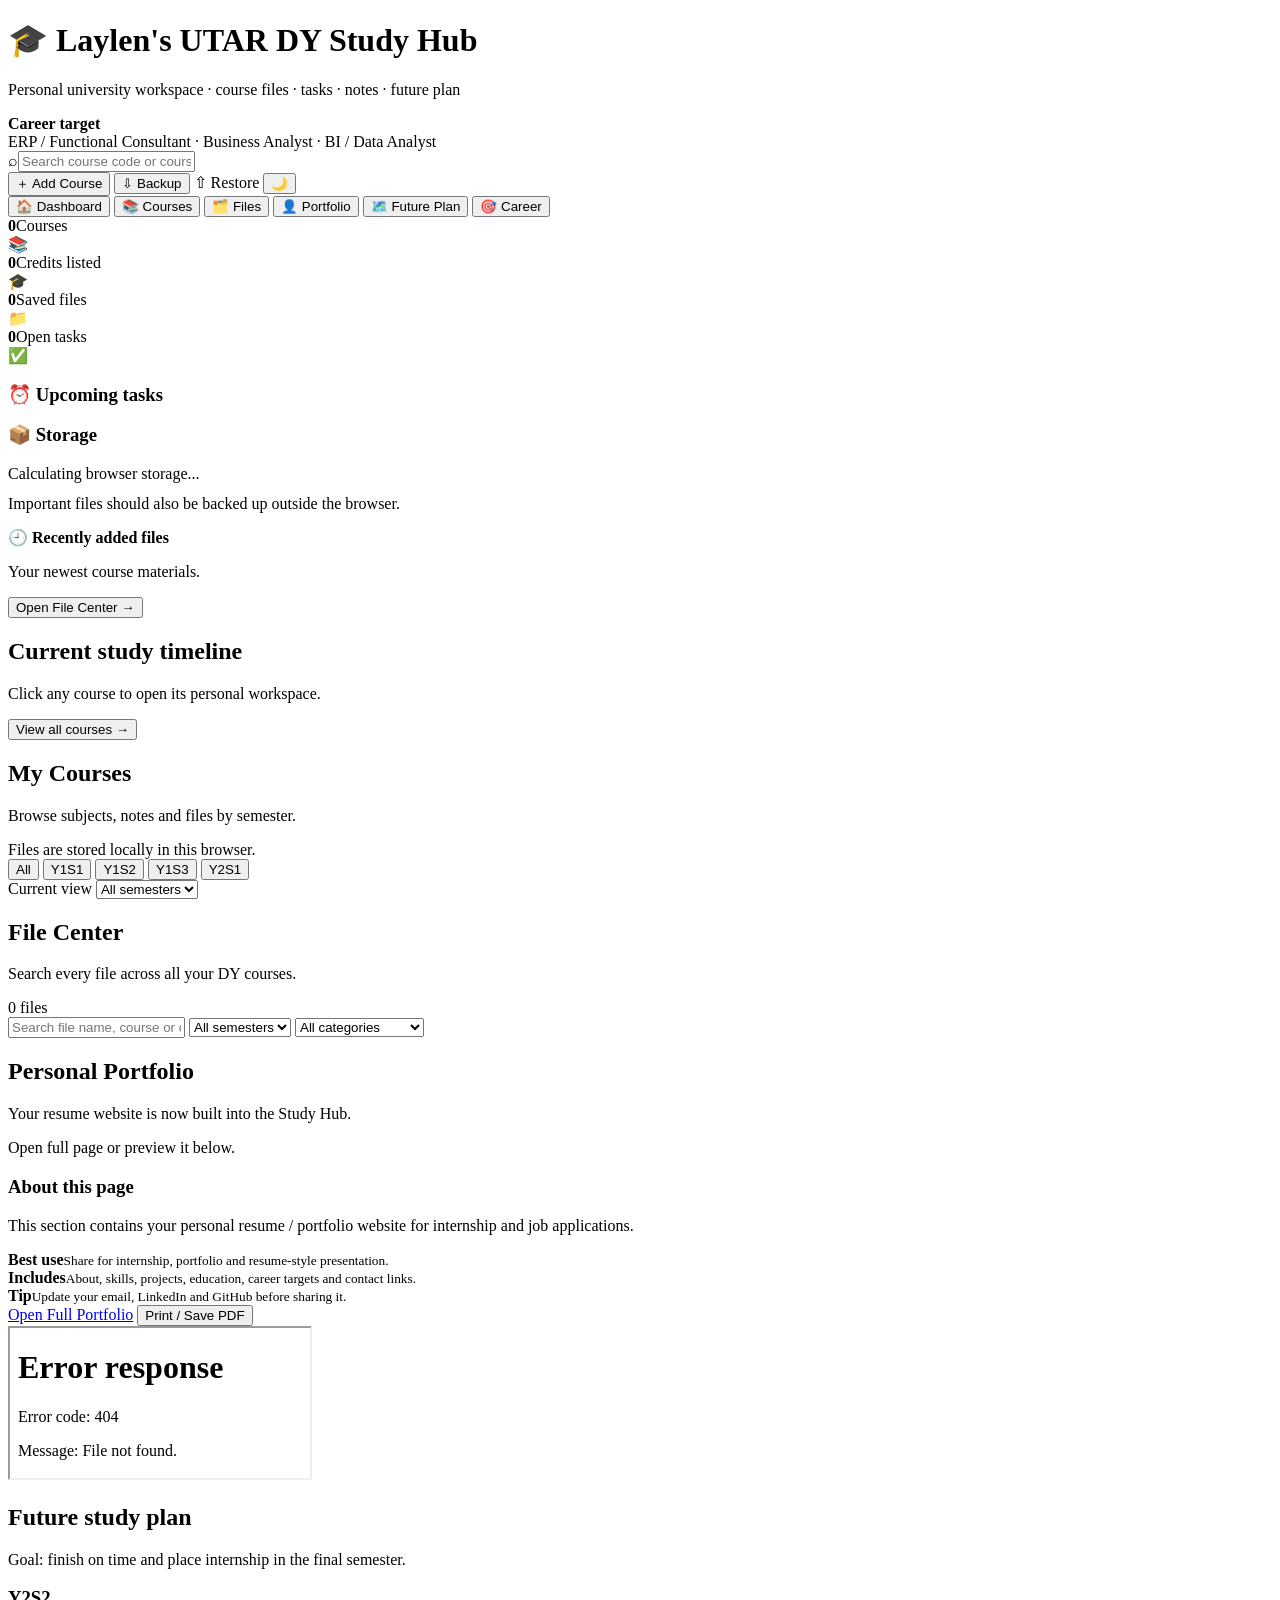
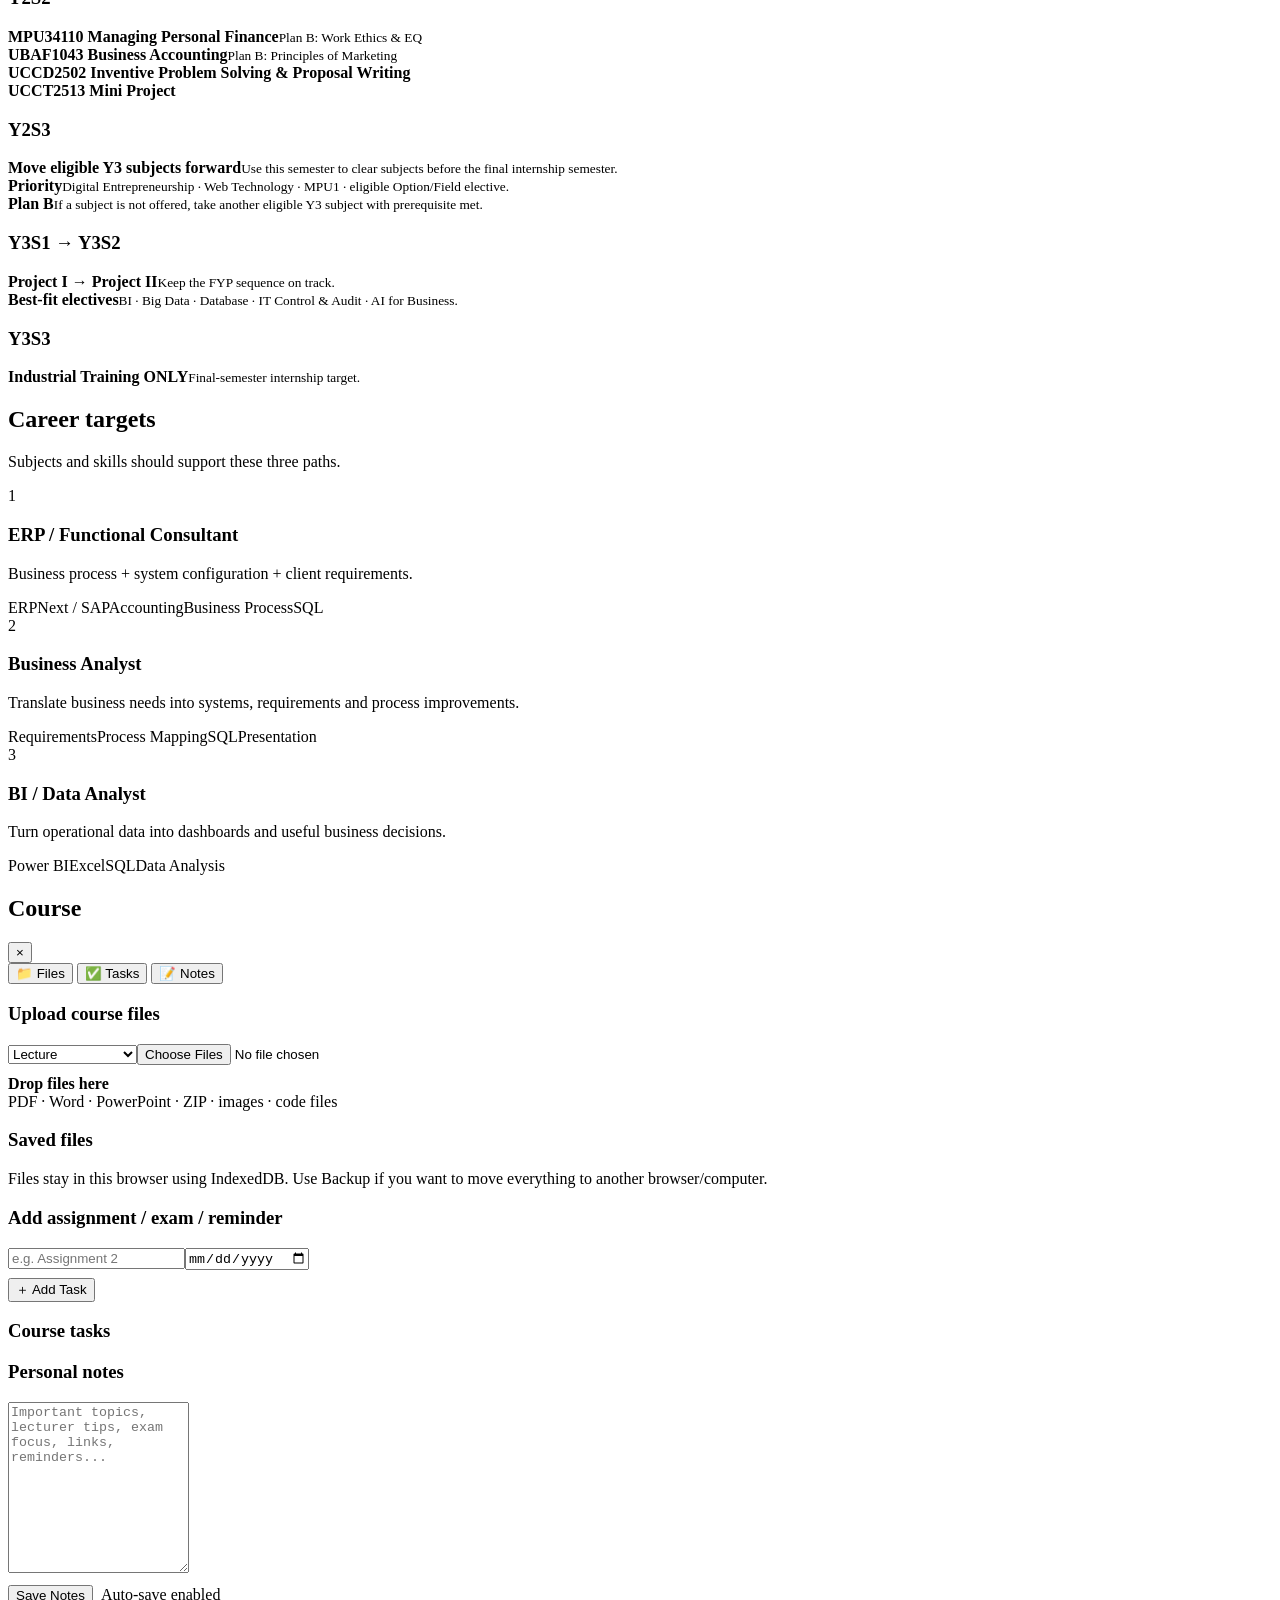
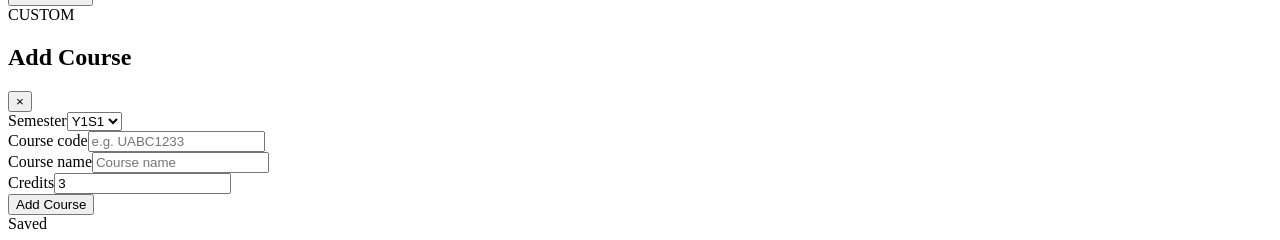
==== index.html @ 62fe1579 "Add Study Hub dashboard" ====
<!doctype html>
<html lang="en">
<head>
<meta charset="utf-8" />
<meta name="viewport" content="width=device-width, initial-scale=1" />
<title>Laylen · UTAR DY Study Hub</title>
<link rel="stylesheet" href="styles.css" />
</head>
<body>
<div class="app">
  <header class="hero">
    <div><h1>🎓 Laylen's UTAR DY Study Hub</h1><p>Personal university workspace · course files · tasks · notes · future plan</p></div>
    <div class="target"><b>Career target</b><br>ERP / Functional Consultant · Business Analyst · BI / Data Analyst</div>
  </header>

  <div class="topbar">
    <div class="searchwrap"><span class="searchicon">⌕</span><input id="searchBox" class="search" placeholder="Search course code or course name..."></div>
    <button class="btn light" onclick="openAddCourse()">＋ Add Course</button>
    <button class="btn light" onclick="exportBackup()">⇩ Backup</button>
    <label class="btn light" style="cursor:pointer">⇧ Restore<input id="restoreInput" type="file" accept="application/json" hidden></label>
    <button id="themeBtn" class="btn light" onclick="toggleTheme()">🌙</button>
  </div>

  <nav class="nav">
    <button class="navbtn active" data-tab="home" onclick="showTab('home')">🏠 Dashboard</button>
    <button class="navbtn" data-tab="courses" onclick="showTab('courses')">📚 Courses</button>
    <button class="navbtn" data-tab="filecenter" onclick="showTab('filecenter')">🗂️ Files</button>
    <button class="navbtn" data-tab="portfolio" onclick="showTab('portfolio')">👤 Portfolio</button>
    <button class="navbtn" data-tab="future" onclick="showTab('future')">🗺️ Future Plan</button>
    <button class="navbtn" data-tab="career" onclick="showTab('career')">🎯 Career</button>
  </nav>

  <section id="home" class="panel active">
    <div class="dashboard-grid">
      <div class="stat"><div class="stat-top"><div><strong id="statCourses">0</strong><span>Courses</span></div><div class="stat-icon">📚</div></div></div>
      <div class="stat"><div class="stat-top"><div><strong id="statCredits">0</strong><span>Credits listed</span></div><div class="stat-icon">🎓</div></div></div>
      <div class="stat"><div class="stat-top"><div><strong id="statFiles">0</strong><span>Saved files</span></div><div class="stat-icon">📁</div></div></div>
      <div class="stat"><div class="stat-top"><div><strong id="statTasks">0</strong><span>Open tasks</span></div><div class="stat-icon">✅</div></div></div>
    </div>

    <div class="quick-grid">
      <div class="card"><h3>⏰ Upcoming tasks</h3><div id="upcomingTasks"></div></div>
      <div class="card"><h3>📦 Storage</h3><div id="storageInfo" class="tiny">Calculating browser storage...</div><div class="progressbar"><i id="storageBar" style="width:0%"></i></div><div class="notice" style="margin-top:12px">Important files should also be backed up outside the browser.</div></div>
    </div>

    <div class="card" style="margin-top:15px"><div class="section-title" style="margin:0 0 8px"><div><h2 style="font-size:16px">🕘 Recently added files</h2><p>Your newest course materials.</p></div><button class="btn soft" onclick="showTab('filecenter')">Open File Center →</button></div><div id="recentFiles"></div></div>
    <div class="section-title"><div><h2>Current study timeline</h2><p>Click any course to open its personal workspace.</p></div><button class="btn soft" onclick="showTab('courses')">View all courses →</button></div>
    <div id="homeSemesterGrid" class="semesters"></div>
  </section>

  <section id="courses" class="panel">
    <div class="section-title"><div><h2>My Courses</h2><p>Browse subjects, notes and files by semester.</p></div><span class="tiny">Files are stored locally in this browser.</span></div>
    <div class="course-toolbar">
      <div id="courseSubnav" class="subnav">
        <button class="chip active" data-semfilter="" onclick="setCourseFilter('')">All</button>
        <button class="chip" data-semfilter="Y1S1" onclick="setCourseFilter('Y1S1')">Y1S1</button>
        <button class="chip" data-semfilter="Y1S2" onclick="setCourseFilter('Y1S2')">Y1S2</button>
        <button class="chip" data-semfilter="Y1S3" onclick="setCourseFilter('Y1S3')">Y1S3</button>
        <button class="chip" data-semfilter="Y2S1" onclick="setCourseFilter('Y2S1')">Y2S1</button>
      </div>
      <div class="course-select-wrap">
        <span class="tiny">Current view</span>
        <select id="courseSemSelect" class="field course-select" onchange="setCourseFilter(this.value)">
          <option value="">All semesters</option>
          <option value="Y1S1">Y1S1</option>
          <option value="Y1S2">Y1S2</option>
          <option value="Y1S3">Y1S3</option>
          <option value="Y2S1">Y2S1</option>
        </select>
      </div>
    </div>
    <div id="semesterGrid" class="semesters"></div>
  </section>

  <section id="filecenter" class="panel">
    <div class="section-title"><div><h2>File Center</h2><p>Search every file across all your DY courses.</p></div><span id="fileCenterCount" class="tiny">0 files</span></div>
    <div class="filecenter-toolbar">
      <input id="globalFileSearch" class="field" placeholder="Search file name, course or category...">
      <select id="globalSemFilter" class="field"><option value="">All semesters</option><option>Y1S1</option><option>Y1S2</option><option>Y1S3</option><option>Y2S1</option></select>
      <select id="globalCatFilter" class="field"><option value="">All categories</option><option>Lecture</option><option>Tutorial / Practical</option><option>Assignment</option><option>Past Year</option><option>Report</option><option>Reference</option><option>Lab / Code</option><option>Exam / Quiz</option><option>Other</option></select>
    </div>
    <div id="globalFileList" class="global-files"></div>
  </section>

  <section id="portfolio" class="panel">
    <div class="section-title"><div><h2>Personal Portfolio</h2><p>Your resume website is now built into the Study Hub.</p></div><span class="tiny">Open full page or preview it below.</span></div>
    <div class="portfolio-shell">
      <aside class="portfolio-side">
        <h3>About this page</h3>
        <p>This section contains your personal resume / portfolio website for internship and job applications.</p>
        <div class="portfolio-points">
          <div class="plan good"><b>Best use</b><small>Share for internship, portfolio and resume-style presentation.</small></div>
          <div class="plan"><b>Includes</b><small>About, skills, projects, education, career targets and contact links.</small></div>
          <div class="plan alt"><b>Tip</b><small>Update your email, LinkedIn and GitHub before sharing it.</small></div>
        </div>
        <div class="portfolio-actions">
          <a class="btn primary" href="portfolio/index.html" target="_blank" rel="noreferrer">Open Full Portfolio</a>
          <button class="btn light" onclick="document.getElementById('portfolioFrame').contentWindow.print()">Print / Save PDF</button>
        </div>
      </aside>
      <div class="portfolio-frame-wrap">
        <iframe id="portfolioFrame" class="portfolio-frame" src="portfolio/index.html" title="Laylen Portfolio Website"></iframe>
      </div>
    </div>
  </section>

  <section id="future" class="panel">
    <div class="section-title"><div><h2>Future study plan</h2><p>Goal: finish on time and place internship in the final semester.</p></div></div>
    <div class="future">
      <div class="futurecol"><h3>Y2S2</h3>
        <div class="plan"><b>MPU34110 Managing Personal Finance</b><small>Plan B: Work Ethics & EQ</small></div>
        <div class="plan"><b>UBAF1043 Business Accounting</b><small>Plan B: Principles of Marketing</small></div>
        <div class="plan"><b>UCCD2502 Inventive Problem Solving & Proposal Writing</b></div>
        <div class="plan"><b>UCCT2513 Mini Project</b></div>
      </div>
      <div class="futurecol"><h3>Y2S3</h3>
        <div class="plan good"><b>Move eligible Y3 subjects forward</b><small>Use this semester to clear subjects before the final internship semester.</small></div>
        <div class="plan"><b>Priority</b><small>Digital Entrepreneurship · Web Technology · MPU1 · eligible Option/Field elective.</small></div>
        <div class="plan alt"><b>Plan B</b><small>If a subject is not offered, take another eligible Y3 subject with prerequisite met.</small></div>
      </div>
      <div class="futurecol"><h3>Y3S1 → Y3S2</h3>
        <div class="plan"><b>Project I → Project II</b><small>Keep the FYP sequence on track.</small></div>
        <div class="plan"><b>Best-fit electives</b><small>BI · Big Data · Database · IT Control & Audit · AI for Business.</small></div>
      </div>
      <div class="futurecol"><h3>Y3S3</h3>
        <div class="plan good"><b>Industrial Training ONLY</b><small>Final-semester internship target.</small></div>
      </div>
    </div>
  </section>

  <section id="career" class="panel">
    <div class="section-title"><div><h2>Career targets</h2><p>Subjects and skills should support these three paths.</p></div></div>
    <div class="career">
      <div class="card"><div class="rank">1</div><h3>ERP / Functional Consultant</h3><p>Business process + system configuration + client requirements.</p><div class="skilltags"><span>ERPNext / SAP</span><span>Accounting</span><span>Business Process</span><span>SQL</span></div></div>
      <div class="card"><div class="rank">2</div><h3>Business Analyst</h3><p>Translate business needs into systems, requirements and process improvements.</p><div class="skilltags"><span>Requirements</span><span>Process Mapping</span><span>SQL</span><span>Presentation</span></div></div>
      <div class="card"><div class="rank">3</div><h3>BI / Data Analyst</h3><p>Turn operational data into dashboards and useful business decisions.</p><div class="skilltags"><span>Power BI</span><span>Excel</span><span>SQL</span><span>Data Analysis</span></div></div>
    </div>
  </section>
</div>

<div id="overlay" class="overlay" onclick="closeDrawer()"></div>
<aside id="drawer" class="drawer">
  <div class="drawer-head">
    <div><div id="drawerCode" class="code"></div><h2 id="drawerTitle">Course</h2><div id="drawerMeta" class="credit"></div></div>
    <button class="close" onclick="closeDrawer()">×</button>
  </div>
  <div class="drawer-body">
    <div class="drawer-tabs">
      <button class="dtab active" data-dtab="files" onclick="showDrawerTab('files')">📁 Files</button>
      <button class="dtab" data-dtab="tasks" onclick="showDrawerTab('tasks')">✅ Tasks</button>
      <button class="dtab" data-dtab="notes" onclick="showDrawerTab('notes')">📝 Notes</button>
    </div>

    <section id="d-files" class="dpanel active">
      <div class="section"><h3>Upload course files</h3>
        <div class="row"><select id="fileCategory" class="field"><option>Lecture</option><option>Tutorial / Practical</option><option>Assignment</option><option>Past Year</option><option>Report</option><option>Reference</option><option>Lab / Code</option><option>Exam / Quiz</option><option>Other</option></select><input id="fileInput" type="file" class="field" multiple></div>
        <div id="dropzone" class="drop" style="margin-top:10px"><b>Drop files here</b><br><span class="tiny">PDF · Word · PowerPoint · ZIP · images · code files</span></div>
      </div>
      <div class="section"><h3>Saved files</h3><div id="fileList" class="files"></div></div>
      <div class="notice">Files stay in this browser using IndexedDB. Use Backup if you want to move everything to another browser/computer.</div>
    </section>

    <section id="d-tasks" class="dpanel">
      <div class="section"><h3>Add assignment / exam / reminder</h3>
        <div class="row"><input id="taskTitle" class="field" placeholder="e.g. Assignment 2"><input id="taskDue" class="field" type="date"></div>
        <div style="margin-top:8px"><button class="btn primary" onclick="addTask()">＋ Add Task</button></div>
      </div>
      <div class="section"><h3>Course tasks</h3><div id="taskList"></div></div>
    </section>

    <section id="d-notes" class="dpanel">
      <div class="section"><h3>Personal notes</h3><textarea id="courseNotes" class="field" rows="11" placeholder="Important topics, lecturer tips, exam focus, links, reminders..."></textarea><div style="display:flex;align-items:center;gap:8px;margin-top:8px"><button class="btn primary" onclick="saveNotes()">Save Notes</button><span id="noteSaveState" class="tiny">Auto-save enabled</span></div></div>
    </section>
  </div>
</aside>

<div id="addOverlay" class="overlay" onclick="closeAddCourse()"></div>
<aside id="addDrawer" class="drawer">
  <div class="drawer-head"><div><div class="code">CUSTOM</div><h2>Add Course</h2></div><button class="close" onclick="closeAddCourse()">×</button></div>
  <div class="drawer-body">
    <div class="section"><label class="tiny">Semester</label><select id="newSem" class="field"><option>Y1S1</option><option>Y1S2</option><option>Y1S3</option><option>Y2S1</option></select></div>
    <div class="section"><label class="tiny">Course code</label><input id="newCode" class="field" placeholder="e.g. UABC1233"></div>
    <div class="section"><label class="tiny">Course name</label><input id="newName" class="field" placeholder="Course name"></div>
    <div class="section"><label class="tiny">Credits</label><input id="newCredit" class="field" type="number" min="0" step="0.5" value="3"></div>
    <button class="btn primary" onclick="addCustomCourse()">Add Course</button>
  </div>
</aside>
<div id="toast" class="toast">Saved</div>

<script src="script.js"></script>
</body>
</html>
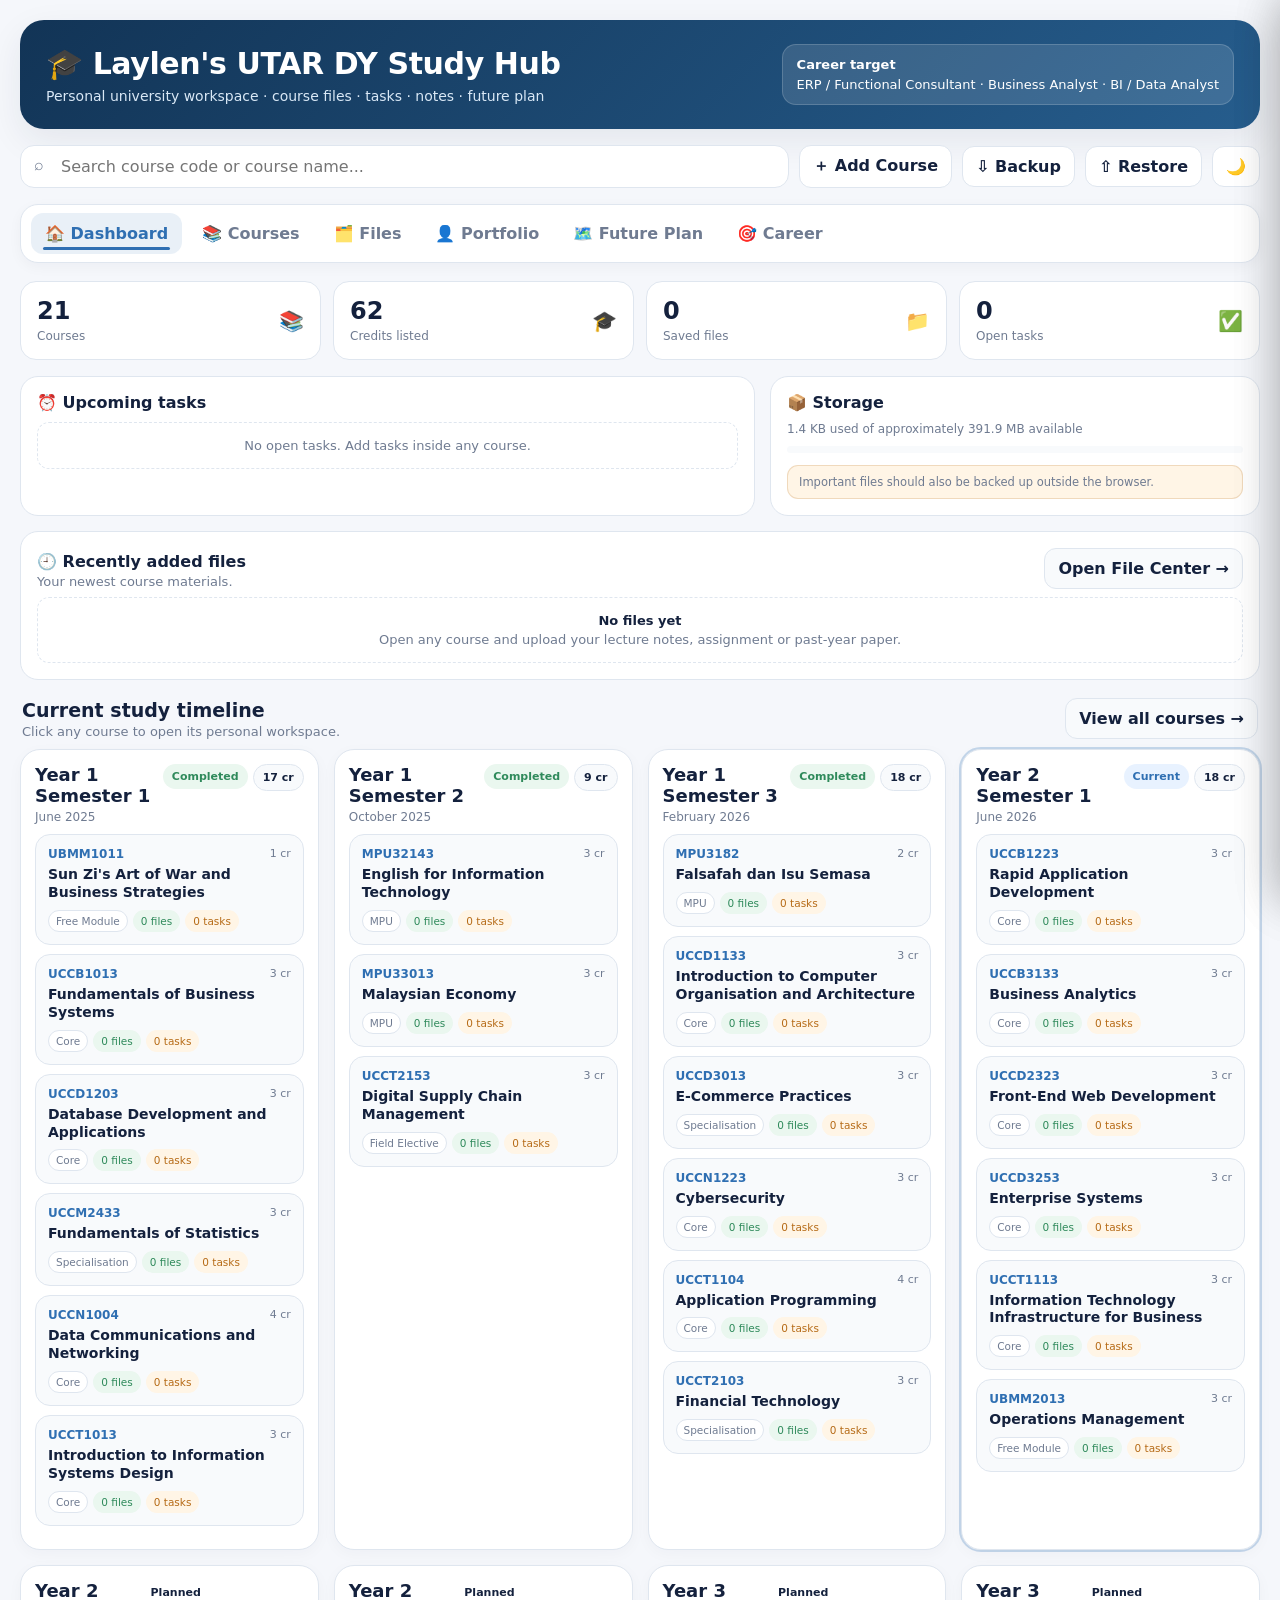
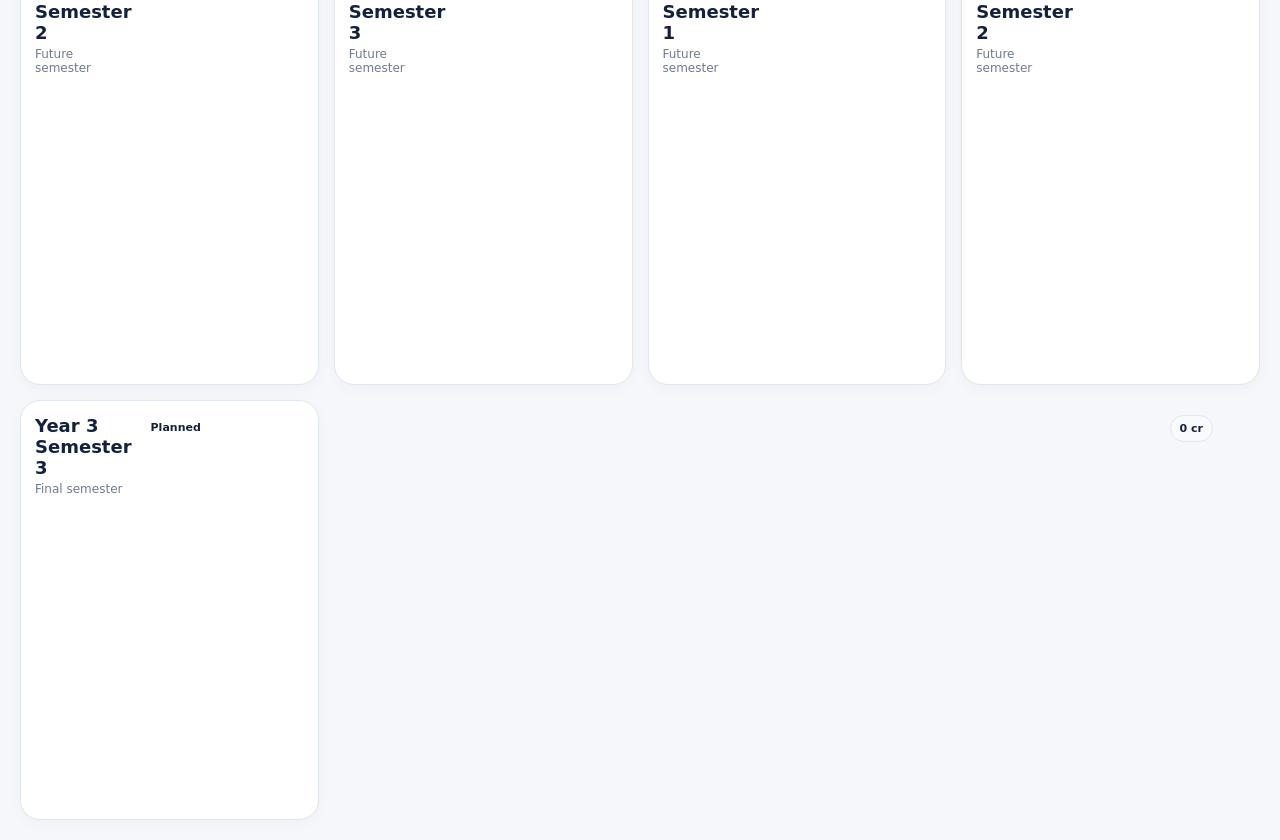
==== commit 8e42c6d9: "Show all semesters through Y3S3" ====
--- a/index.html
+++ b/index.html
@@ -188,5 +188,6 @@
 <div id="toast" class="toast">Saved</div>
 
 <script src="script.js"></script>
+<script src="semester-extension.js"></script>
 </body>
 </html>
--- a/styles.css
+++ b/styles.css
@@ -0,0 +1,32 @@
+:root{
+  --bg:#f5f7fb;--surface:#ffffff;--surface2:#f8fafc;--ink:#14213d;--muted:#6f7b91;--line:#dfe6ef;
+  --navy:#15395f;--navy2:#214f7c;--blue:#2f6fb2;--green:#2f8a5b;--greenbg:#eaf7ef;
+  --amber:#b66b17;--amberbg:#fff5e6;--red:#b94545;--redbg:#fff0f0;--purple:#7452b6;--purplebg:#f2edff;
+  --shadow:0 12px 35px rgba(20,33,61,.08);--r:18px;
+}
+[data-theme="dark"]{
+  --bg:#0f1724;--surface:#182233;--surface2:#111b2b;--ink:#ecf2fb;--muted:#a8b4c7;--line:#2a3a51;
+  --navy:#2d659a;--navy2:#214f7c;--blue:#69a7e5;--green:#55b981;--greenbg:#173526;
+  --amber:#e0a04d;--amberbg:#392b16;--red:#e57b7b;--redbg:#3d2020;--purple:#a788e8;--purplebg:#2f2549;
+  --shadow:0 12px 35px rgba(0,0,0,.24)
+}
+*{box-sizing:border-box}html{scroll-behavior:smooth}body{margin:0;font-family:Inter,ui-sans-serif,system-ui,-apple-system,Segoe UI,Roboto,Arial,sans-serif;background:var(--bg);color:var(--ink)}
+button,input,textarea,select{font:inherit;color:inherit}button{cursor:pointer}.app{max-width:1580px;margin:auto;padding:20px}
+.hero{background:linear-gradient(135deg,#123456,#265d8d);color:white;border-radius:24px;padding:24px 26px;display:flex;justify-content:space-between;align-items:center;gap:18px;box-shadow:var(--shadow)}
+.hero h1{margin:0;font-size:30px;letter-spacing:-.4px}.hero p{margin:7px 0 0;color:#d9e8f6;font-size:14px}.target{background:rgba(255,255,255,.12);border:1px solid rgba(255,255,255,.17);padding:10px 14px;border-radius:14px;font-size:13px;line-height:1.5;max-width:490px}
+.topbar{display:flex;gap:10px;align-items:center;flex-wrap:wrap;margin:16px 0}.searchwrap{flex:1;min-width:260px;position:relative}.search{width:100%;background:var(--surface);border:1px solid var(--line);border-radius:14px;padding:11px 14px 11px 40px;outline:none}.search:focus{border-color:var(--blue);box-shadow:0 0 0 3px rgba(47,111,178,.12)}.searchicon{position:absolute;left:14px;top:10px;color:var(--muted)}
+.btn{border:1px solid transparent;border-radius:12px;padding:10px 13px;font-weight:760;background:var(--surface);color:var(--ink)}.btn.primary{background:var(--navy);color:#fff}.btn.light{border-color:var(--line)}.btn.soft{background:var(--surface2);border-color:var(--line)}.btn.danger{background:var(--redbg);color:var(--red);border-color:rgba(185,69,69,.2)}.btn:hover{filter:brightness(.98)}
+.nav{display:flex;gap:6px;flex-wrap:wrap;align-items:center;margin-bottom:18px;padding:8px 10px;background:var(--surface);border:1px solid var(--line);border-radius:18px;box-shadow:0 4px 14px rgba(20,33,61,.04)}.navbtn{position:relative;border:0;background:transparent;padding:11px 14px;border-radius:12px;font-weight:800;color:var(--muted)}.navbtn:hover{background:var(--surface2);color:var(--ink)}.navbtn.active{background:rgba(47,111,178,.10);color:var(--blue)}.navbtn.active::after{content:'';position:absolute;left:12px;right:12px;bottom:4px;height:3px;background:var(--blue);border-radius:999px}.panel{display:none}.panel.active{display:block}.course-toolbar{display:flex;justify-content:space-between;gap:12px;align-items:center;flex-wrap:wrap;margin:10px 0 14px}.subnav{display:flex;gap:8px;flex-wrap:wrap}.chip{border:1px solid var(--line);background:var(--surface);padding:8px 12px;border-radius:999px;font-weight:800;font-size:12px;color:var(--muted)}.chip:hover{border-color:#c7d4e4;color:var(--ink)}.chip.active{background:rgba(47,111,178,.10);border-color:rgba(47,111,178,.2);color:var(--blue)}.course-select-wrap{display:flex;gap:8px;align-items:center;flex-wrap:wrap}.course-select{min-width:140px;max-width:180px}
+.dashboard-grid{display:grid;grid-template-columns:repeat(4,1fr);gap:12px;margin-bottom:16px}.stat{background:var(--surface);border:1px solid var(--line);border-radius:16px;padding:15px 16px}.stat-top{display:flex;justify-content:space-between;align-items:center}.stat strong{font-size:24px;display:block}.stat span{font-size:12px;color:var(--muted)}.stat-icon{font-size:20px}.progressbar{height:7px;background:var(--surface2);border-radius:999px;overflow:hidden;margin-top:10px}.progressbar i{display:block;height:100%;background:var(--green);border-radius:999px}
+.section-title{display:flex;justify-content:space-between;align-items:end;gap:14px;margin:18px 2px 10px}.section-title h2{margin:0;font-size:19px}.section-title p{margin:3px 0 0;color:var(--muted);font-size:13px}.tiny{font-size:12px;color:var(--muted)}
+.semesters{display:grid;grid-template-columns:repeat(4,minmax(250px,1fr));gap:15px}.semester{background:var(--surface);border:1px solid var(--line);border-radius:20px;padding:14px;min-height:420px;box-shadow:0 4px 15px rgba(20,33,61,.03)}.semester.current{outline:2px solid rgba(47,111,178,.25)}.semhead{display:flex;justify-content:space-between;gap:10px;align-items:start;margin-bottom:10px}.semhead h3{margin:0;font-size:18px}.semdate{font-size:12px;color:var(--muted);margin-top:4px}.creditbadge,.statusbadge{font-size:11px;border-radius:999px;padding:6px 9px;font-weight:800;white-space:nowrap}.creditbadge{background:var(--surface2);border:1px solid var(--line)}.statusbadge.done{background:var(--greenbg);color:var(--green)}.statusbadge.current{background:#e8f2ff;color:var(--blue)}
+.course{background:var(--surface2);border:1px solid var(--line);border-radius:15px;padding:12px;margin:9px 0;cursor:pointer;transition:.16s}.course:hover{transform:translateY(-2px);box-shadow:0 9px 22px rgba(20,33,61,.08);border-color:#bdcadd}.course.hidden-search{display:none}.course-top{display:flex;justify-content:space-between;gap:10px;align-items:start}.code{font-size:12px;font-weight:900;color:var(--blue)}.credit{font-size:11px;color:var(--muted)}.course-name{font-weight:800;margin:5px 0 8px;line-height:1.28;font-size:14px}.pills{display:flex;gap:5px;flex-wrap:wrap}.pill{font-size:10.5px;padding:4px 7px;border-radius:999px;background:var(--surface);border:1px solid var(--line);color:var(--muted)}.pill.file{background:var(--greenbg);color:var(--green);border-color:transparent}.pill.task{background:var(--amberbg);color:var(--amber);border-color:transparent}
+.quick-grid{display:grid;grid-template-columns:1.2fr .8fr;gap:15px}.card{background:var(--surface);border:1px solid var(--line);border-radius:18px;padding:16px}.card h3{margin:0 0 10px;font-size:16px}.deadline{display:grid;grid-template-columns:1fr auto;gap:12px;padding:10px 0;border-bottom:1px solid var(--line)}.deadline:last-child{border:0}.deadline b{font-size:13px}.deadline small{display:block;color:var(--muted);margin-top:2px}.due{font-size:11px;font-weight:800;color:var(--amber);white-space:nowrap}.empty{padding:15px;text-align:center;border:1px dashed var(--line);border-radius:12px;color:var(--muted);font-size:13px}
+.future{display:grid;grid-template-columns:repeat(4,minmax(240px,1fr));gap:15px}.futurecol{background:var(--surface);border:1px solid var(--line);border-radius:18px;padding:15px}.futurecol h3{margin:0 0 10px}.plan{padding:10px 11px;border-radius:12px;margin:8px 0;background:#edf6ff;border-left:4px solid var(--blue)}[data-theme="dark"] .plan{background:#14273a}.plan b{display:block;font-size:13px}.plan small{display:block;color:var(--muted);margin-top:3px}.plan.alt{background:var(--amberbg);border-left-color:var(--amber)}.plan.good{background:var(--greenbg);border-left-color:var(--green)}
+.career{display:grid;grid-template-columns:repeat(3,1fr);gap:14px}.career .card{min-height:170px}.rank{width:34px;height:34px;border-radius:50%;display:grid;place-items:center;background:var(--purplebg);color:var(--purple);font-weight:900}.career h3{margin:10px 0 6px}.career p{font-size:13px;color:var(--muted);line-height:1.5}.skilltags{display:flex;gap:6px;flex-wrap:wrap}.skilltags span{font-size:11px;background:var(--surface2);border:1px solid var(--line);padding:6px 8px;border-radius:999px}
+.overlay{position:fixed;inset:0;background:rgba(8,18,32,.5);display:none;z-index:30}.overlay.show{display:block}.drawer{position:fixed;right:0;top:0;height:100vh;width:min(720px,96vw);background:var(--surface);z-index:40;transform:translateX(102%);transition:.22s;box-shadow:-15px 0 45px rgba(0,0,0,.18);display:flex;flex-direction:column}.drawer.show{transform:translateX(0)}.drawer-head{padding:18px 20px;border-bottom:1px solid var(--line);display:flex;justify-content:space-between;gap:12px}.drawer-head h2{margin:3px 0;font-size:21px}.close{border:1px solid var(--line);background:var(--surface2);border-radius:10px;width:38px;height:38px;font-size:21px}.drawer-body{padding:18px 20px;overflow:auto}.drawer-tabs{display:flex;gap:7px;margin-bottom:16px}.dtab{border:1px solid var(--line);background:var(--surface2);padding:8px 11px;border-radius:10px;font-weight:800;font-size:12px}.dtab.active{background:var(--navy);color:#fff;border-color:var(--navy)}.dpanel{display:none}.dpanel.active{display:block}.section{margin-bottom:20px}.section h3{font-size:15px;margin:0 0 9px}.field{width:100%;border:1px solid var(--line);border-radius:11px;padding:10px 11px;background:var(--surface2);outline:none}.field:focus{border-color:var(--blue)}.row{display:grid;grid-template-columns:1fr 1fr;gap:9px}.drop{border:2px dashed #b9c8dc;border-radius:15px;padding:20px;text-align:center;background:var(--surface2)}.drop.drag{border-color:var(--blue);background:#edf6ff}.files{margin-top:10px}.file-row{display:grid;grid-template-columns:1fr auto;gap:10px;align-items:center;border:1px solid var(--line);border-radius:12px;padding:10px 11px;margin:7px 0}.file-title{font-weight:760;white-space:nowrap;overflow:hidden;text-overflow:ellipsis;max-width:430px}.file-meta{font-size:10.5px;color:var(--muted);margin-top:3px}.actions{display:flex;gap:5px}.mini{border:1px solid var(--line);background:var(--surface2);border-radius:8px;padding:6px 8px;font-size:11px}.taskrow{display:grid;grid-template-columns:auto 1fr auto;gap:9px;align-items:start;padding:10px 0;border-bottom:1px solid var(--line)}.taskrow:last-child{border:0}.taskrow.done .tasktitle{text-decoration:line-through;color:var(--muted)}.tasktitle{font-weight:750;font-size:13px}.taskmeta{font-size:10.5px;color:var(--muted);margin-top:3px}.notice{font-size:11.5px;color:var(--muted);background:var(--amberbg);border:1px solid rgba(182,107,23,.2);padding:9px 11px;border-radius:11px}.backupbox{display:flex;gap:8px;flex-wrap:wrap}.hidden{display:none!important}
+.toast{position:fixed;left:50%;bottom:22px;transform:translateX(-50%) translateY(20px);background:#10233c;color:white;padding:10px 14px;border-radius:12px;font-weight:700;font-size:12px;opacity:0;pointer-events:none;transition:.2s;z-index:90}.toast.show{opacity:1;transform:translateX(-50%) translateY(0)}
+.filecenter-toolbar{display:grid;grid-template-columns:1.5fr .55fr .65fr;gap:10px;margin-bottom:14px}.portfolio-shell{display:grid;grid-template-columns:320px 1fr;gap:14px;align-items:start}.portfolio-side{background:var(--surface);border:1px solid var(--line);border-radius:18px;padding:16px}.portfolio-side h3{margin:0 0 8px}.portfolio-side p{margin:0 0 12px;color:var(--muted);font-size:13px;line-height:1.5}.portfolio-points{display:grid;gap:8px;margin:12px 0}.portfolio-points .plan{margin:0}.portfolio-actions{display:flex;gap:8px;flex-wrap:wrap;margin-top:12px}.portfolio-frame-wrap{background:var(--surface);border:1px solid var(--line);border-radius:18px;padding:10px;min-height:780px}.portfolio-frame{width:100%;height:760px;border:0;border-radius:12px;background:#fff}.global-files{display:grid;gap:9px}.global-file{display:grid;grid-template-columns:minmax(0,1fr) auto;gap:14px;align-items:center;background:var(--surface);border:1px solid var(--line);border-radius:15px;padding:12px 14px}.global-file:hover{border-color:#bdcadd;box-shadow:0 8px 20px rgba(20,33,61,.06)}.global-file-main{min-width:0}.global-file-name{font-weight:820;white-space:nowrap;overflow:hidden;text-overflow:ellipsis}.global-file-sub{font-size:11px;color:var(--muted);margin-top:4px;display:flex;gap:7px;flex-wrap:wrap}.tag{display:inline-flex;align-items:center;padding:3px 7px;border-radius:999px;background:var(--surface2);border:1px solid var(--line)}.recent-file{display:grid;grid-template-columns:1fr auto;gap:10px;align-items:center;padding:9px 0;border-bottom:1px solid var(--line)}.recent-file:last-child{border-bottom:0}.recent-file b{font-size:13px}.recent-file small{display:block;color:var(--muted);margin-top:2px}.course .quickopen{opacity:.0;transition:.15s}.course:hover .quickopen{opacity:1}.empty strong{display:block;color:var(--ink);margin-bottom:4px}
+@media(max-width:1150px){.semesters,.future{grid-template-columns:repeat(2,1fr)}.dashboard-grid{grid-template-columns:repeat(2,1fr)}.career{grid-template-columns:1fr}.quick-grid{grid-template-columns:1fr}}
+@media(max-width:980px){.portfolio-shell{grid-template-columns:1fr}.portfolio-frame{height:700px}}
+@media(max-width:650px){.filecenter-toolbar{grid-template-columns:1fr}.global-file{grid-template-columns:1fr}.global-file .actions{justify-content:flex-start}.app{padding:11px}.hero{padding:19px;flex-direction:column;align-items:flex-start}.hero h1{font-size:24px}.semesters,.future,.dashboard-grid{grid-template-columns:1fr}.row{grid-template-columns:1fr}.target{max-width:none}.file-row{grid-template-columns:1fr}.file-title{max-width:100%}}
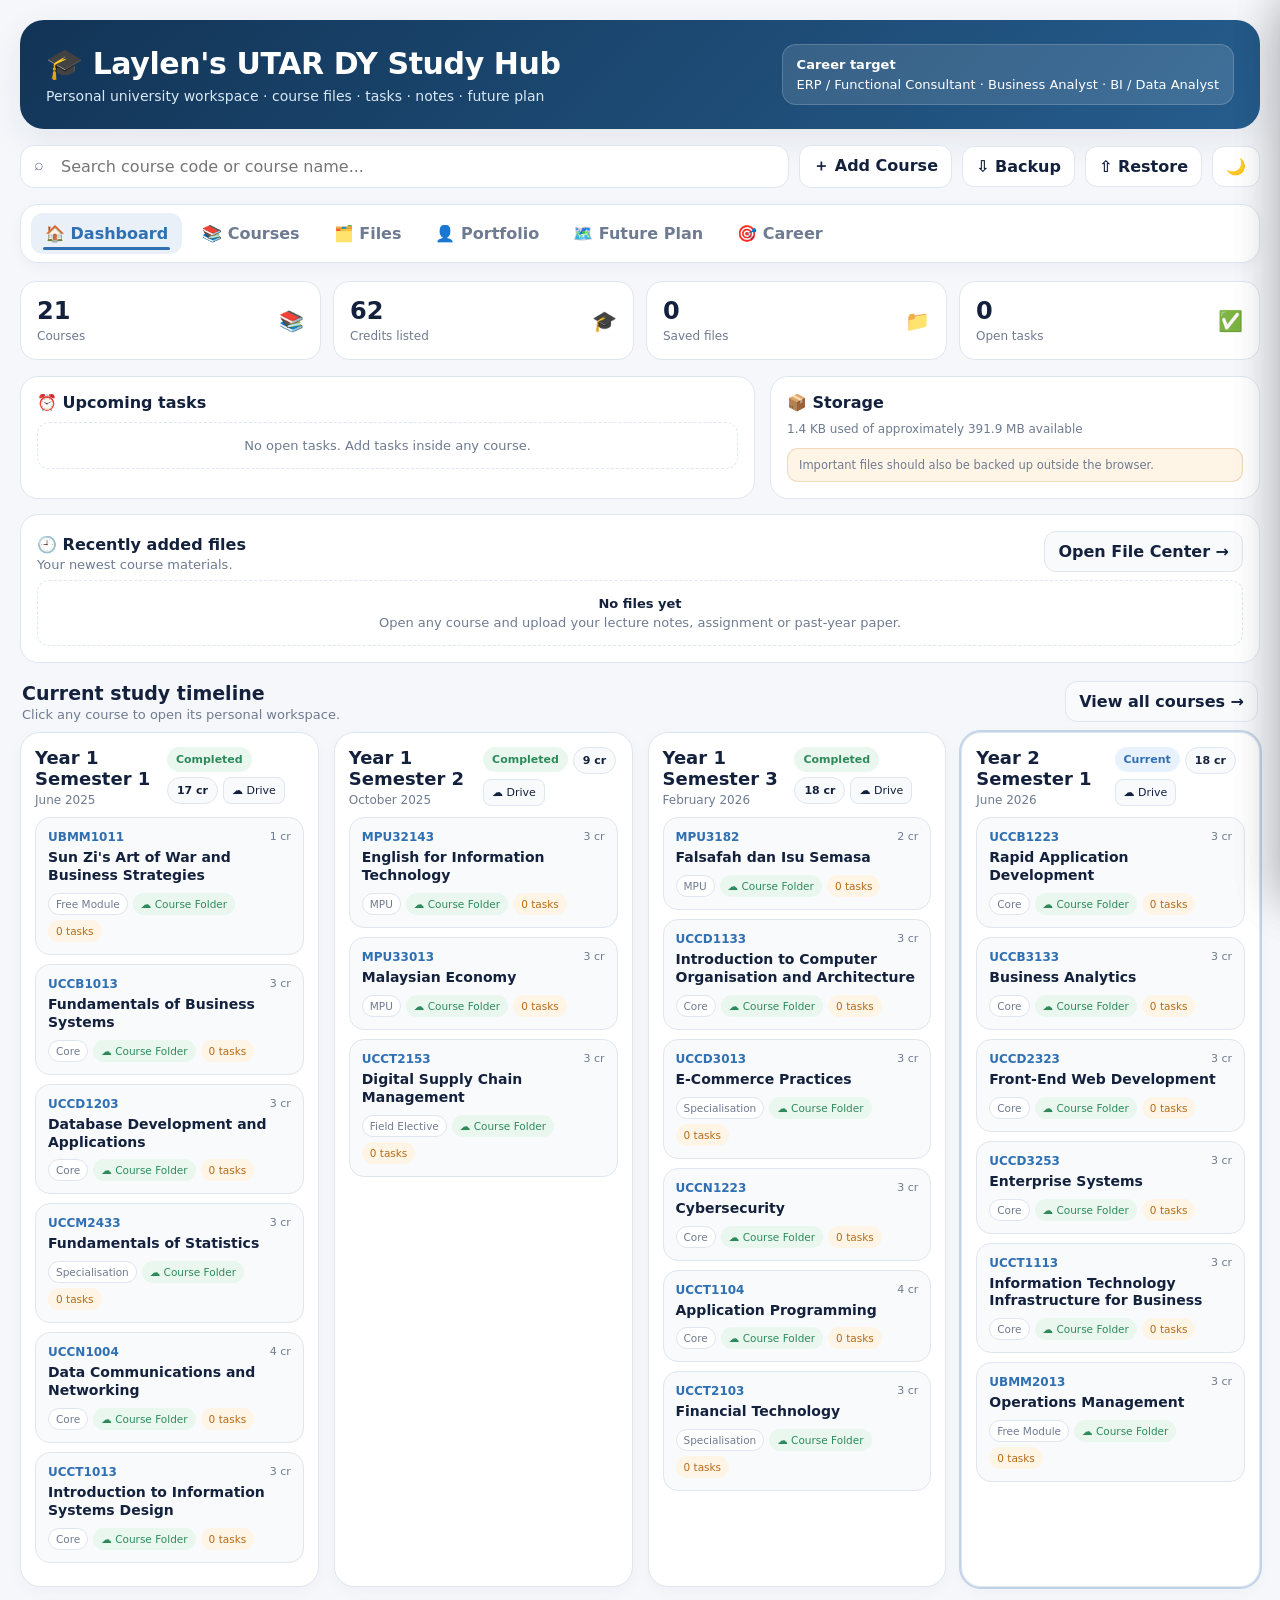
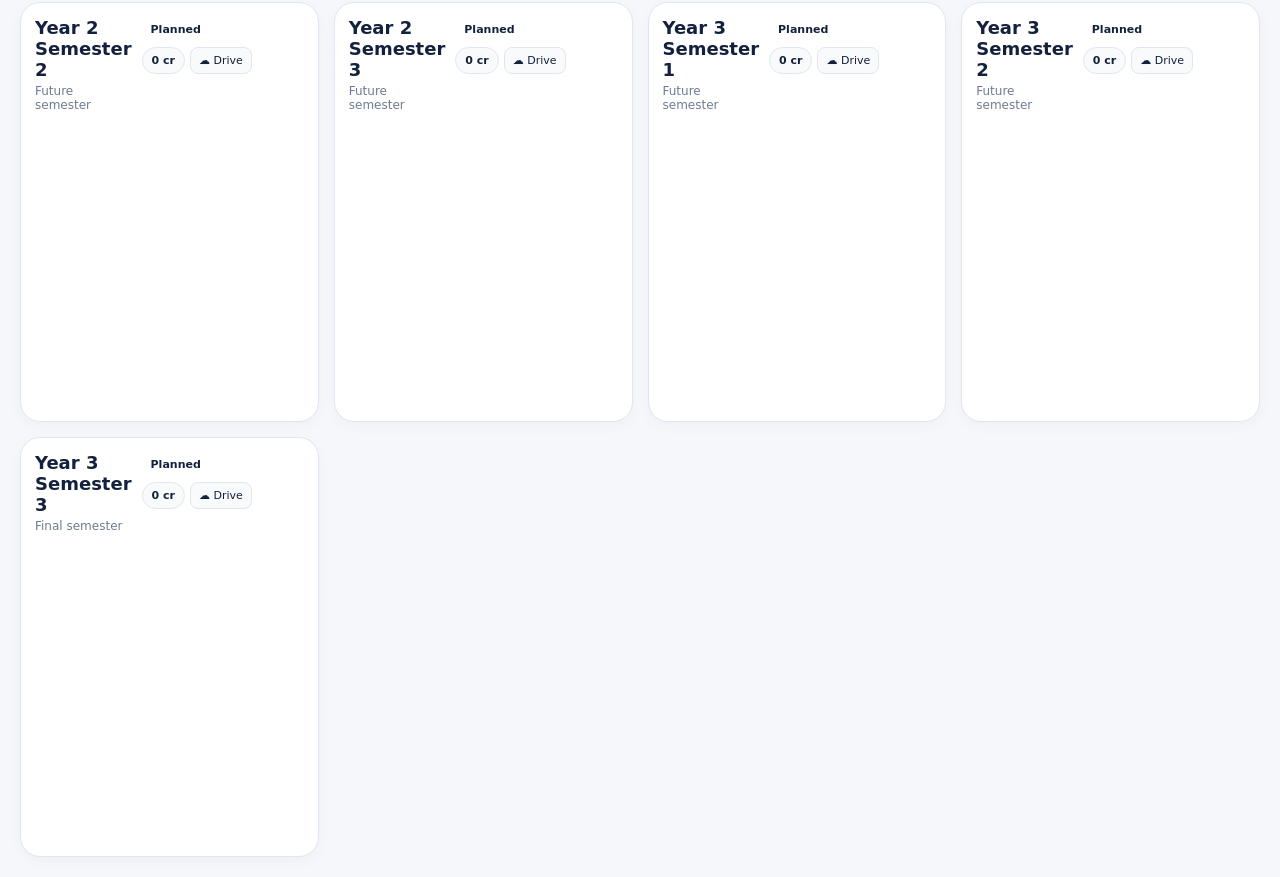
==== commit 7ea059d3: "Make Study Hub an installable mobile app (PWA) Add web app manifest, app icons, offline service work" ====
--- a/index.html
+++ b/index.html
@@ -2,7 +2,16 @@
 <html lang="en">
 <head>
 <meta charset="utf-8" />
-<meta name="viewport" content="width=device-width, initial-scale=1" />
+<meta name="viewport" content="width=device-width, initial-scale=1, viewport-fit=cover" />
+<meta name="theme-color" content="#15395f" />
+<meta name="description" content="Laylen's personal UTAR DY study workspace: courses, files, tasks, notes and future plan." />
+<meta name="mobile-web-app-capable" content="yes" />
+<meta name="apple-mobile-web-app-capable" content="yes" />
+<meta name="apple-mobile-web-app-status-bar-style" content="black-translucent" />
+<meta name="apple-mobile-web-app-title" content="Study Hub" />
+<link rel="manifest" href="manifest.webmanifest" />
+<link rel="icon" type="image/png" sizes="32x32" href="icons/favicon-32.png" />
+<link rel="apple-touch-icon" href="icons/apple-touch-icon.png" />
 <title>Laylen · UTAR DY Study Hub</title>
 <link rel="stylesheet" href="styles.css" />
 </head>
@@ -19,6 +28,7 @@
     <button class="btn light" onclick="exportBackup()">⇩ Backup</button>
     <label class="btn light" style="cursor:pointer">⇧ Restore<input id="restoreInput" type="file" accept="application/json" hidden></label>
     <button id="themeBtn" class="btn light" onclick="toggleTheme()">🌙</button>
+    <button id="installBtn" class="btn primary" hidden>📲 Install App</button>
   </div>
 
   <nav class="nav">
@@ -189,5 +199,6 @@
 
 <script src="script.js"></script>
 <script src="semester-extension.js"></script>
+<script src="pwa.js"></script>
 </body>
 </html>
--- a/styles.css
+++ b/styles.css
@@ -29,4 +29,14 @@
 .filecenter-toolbar{display:grid;grid-template-columns:1.5fr .55fr .65fr;gap:10px;margin-bottom:14px}.portfolio-shell{display:grid;grid-template-columns:320px 1fr;gap:14px;align-items:start}.portfolio-side{background:var(--surface);border:1px solid var(--line);border-radius:18px;padding:16px}.portfolio-side h3{margin:0 0 8px}.portfolio-side p{margin:0 0 12px;color:var(--muted);font-size:13px;line-height:1.5}.portfolio-points{display:grid;gap:8px;margin:12px 0}.portfolio-points .plan{margin:0}.portfolio-actions{display:flex;gap:8px;flex-wrap:wrap;margin-top:12px}.portfolio-frame-wrap{background:var(--surface);border:1px solid var(--line);border-radius:18px;padding:10px;min-height:780px}.portfolio-frame{width:100%;height:760px;border:0;border-radius:12px;background:#fff}.global-files{display:grid;gap:9px}.global-file{display:grid;grid-template-columns:minmax(0,1fr) auto;gap:14px;align-items:center;background:var(--surface);border:1px solid var(--line);border-radius:15px;padding:12px 14px}.global-file:hover{border-color:#bdcadd;box-shadow:0 8px 20px rgba(20,33,61,.06)}.global-file-main{min-width:0}.global-file-name{font-weight:820;white-space:nowrap;overflow:hidden;text-overflow:ellipsis}.global-file-sub{font-size:11px;color:var(--muted);margin-top:4px;display:flex;gap:7px;flex-wrap:wrap}.tag{display:inline-flex;align-items:center;padding:3px 7px;border-radius:999px;background:var(--surface2);border:1px solid var(--line)}.recent-file{display:grid;grid-template-columns:1fr auto;gap:10px;align-items:center;padding:9px 0;border-bottom:1px solid var(--line)}.recent-file:last-child{border-bottom:0}.recent-file b{font-size:13px}.recent-file small{display:block;color:var(--muted);margin-top:2px}.course .quickopen{opacity:.0;transition:.15s}.course:hover .quickopen{opacity:1}.empty strong{display:block;color:var(--ink);margin-bottom:4px}
 @media(max-width:1150px){.semesters,.future{grid-template-columns:repeat(2,1fr)}.dashboard-grid{grid-template-columns:repeat(2,1fr)}.career{grid-template-columns:1fr}.quick-grid{grid-template-columns:1fr}}
 @media(max-width:980px){.portfolio-shell{grid-template-columns:1fr}.portfolio-frame{height:700px}}
-@media(max-width:650px){.filecenter-toolbar{grid-template-columns:1fr}.global-file{grid-template-columns:1fr}.global-file .actions{justify-content:flex-start}.app{padding:11px}.hero{padding:19px;flex-direction:column;align-items:flex-start}.hero h1{font-size:24px}.semesters,.future,.dashboard-grid{grid-template-columns:1fr}.row{grid-template-columns:1fr}.target{max-width:none}.file-row{grid-template-columns:1fr}.file-title{max-width:100%}}+@media(max-width:650px){.filecenter-toolbar{grid-template-columns:1fr}.global-file{grid-template-columns:1fr}.global-file .actions{justify-content:flex-start}.app{padding:11px}.hero{padding:19px;flex-direction:column;align-items:flex-start}.hero h1{font-size:24px}.semesters,.future,.dashboard-grid{grid-template-columns:1fr}.row{grid-template-columns:1fr}.target{max-width:none}.file-row{grid-template-columns:1fr}.file-title{max-width:100%}}
+/* ---- Installed app / phone layout ---- */
+[hidden]{display:none!important}
+html.standalone body{padding-top:env(safe-area-inset-top);padding-bottom:env(safe-area-inset-bottom)}
+@media(max-width:650px){
+  .nav{flex-wrap:nowrap;overflow-x:auto;-webkit-overflow-scrolling:touch;scrollbar-width:none;position:sticky;top:env(safe-area-inset-top);z-index:20}
+  .nav::-webkit-scrollbar{display:none}
+  .navbtn{flex:0 0 auto;white-space:nowrap}
+  .topbar .btn{padding:9px 11px}
+  input,select,textarea{font-size:16px}
+}
